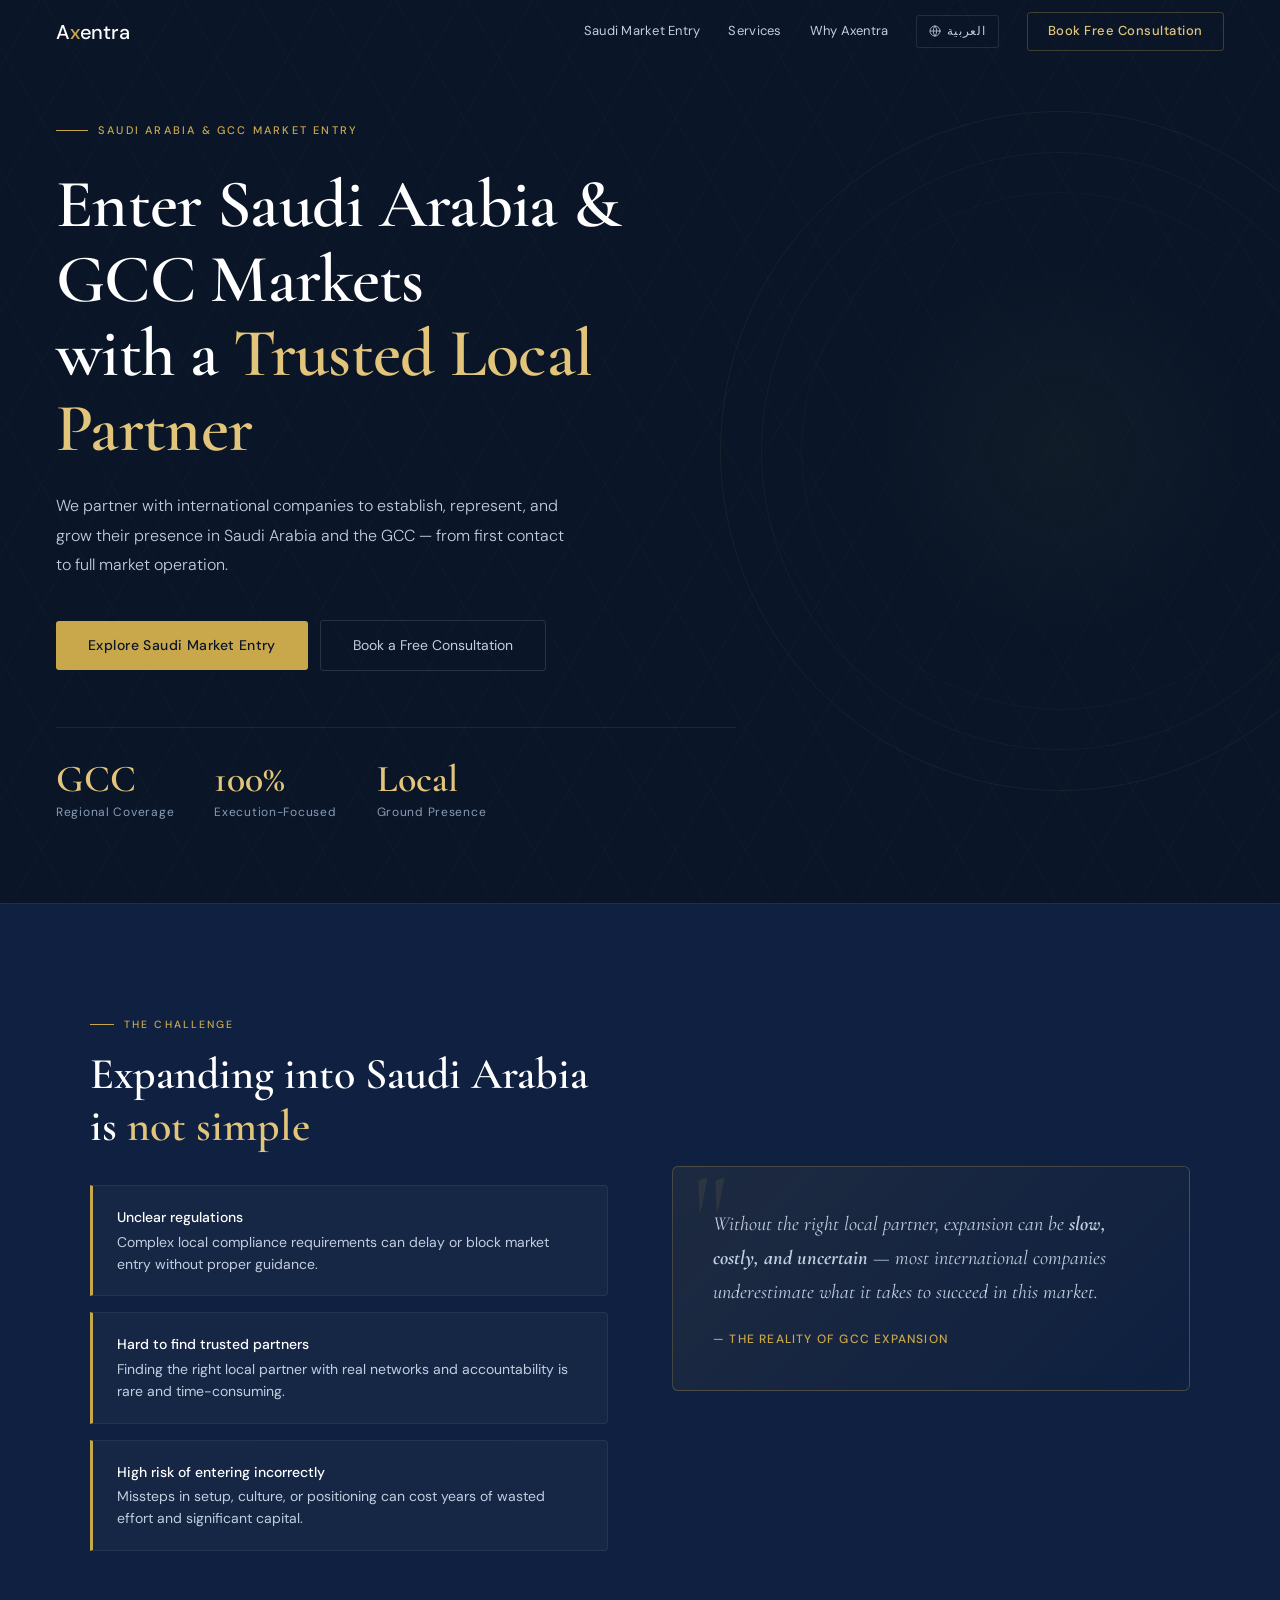
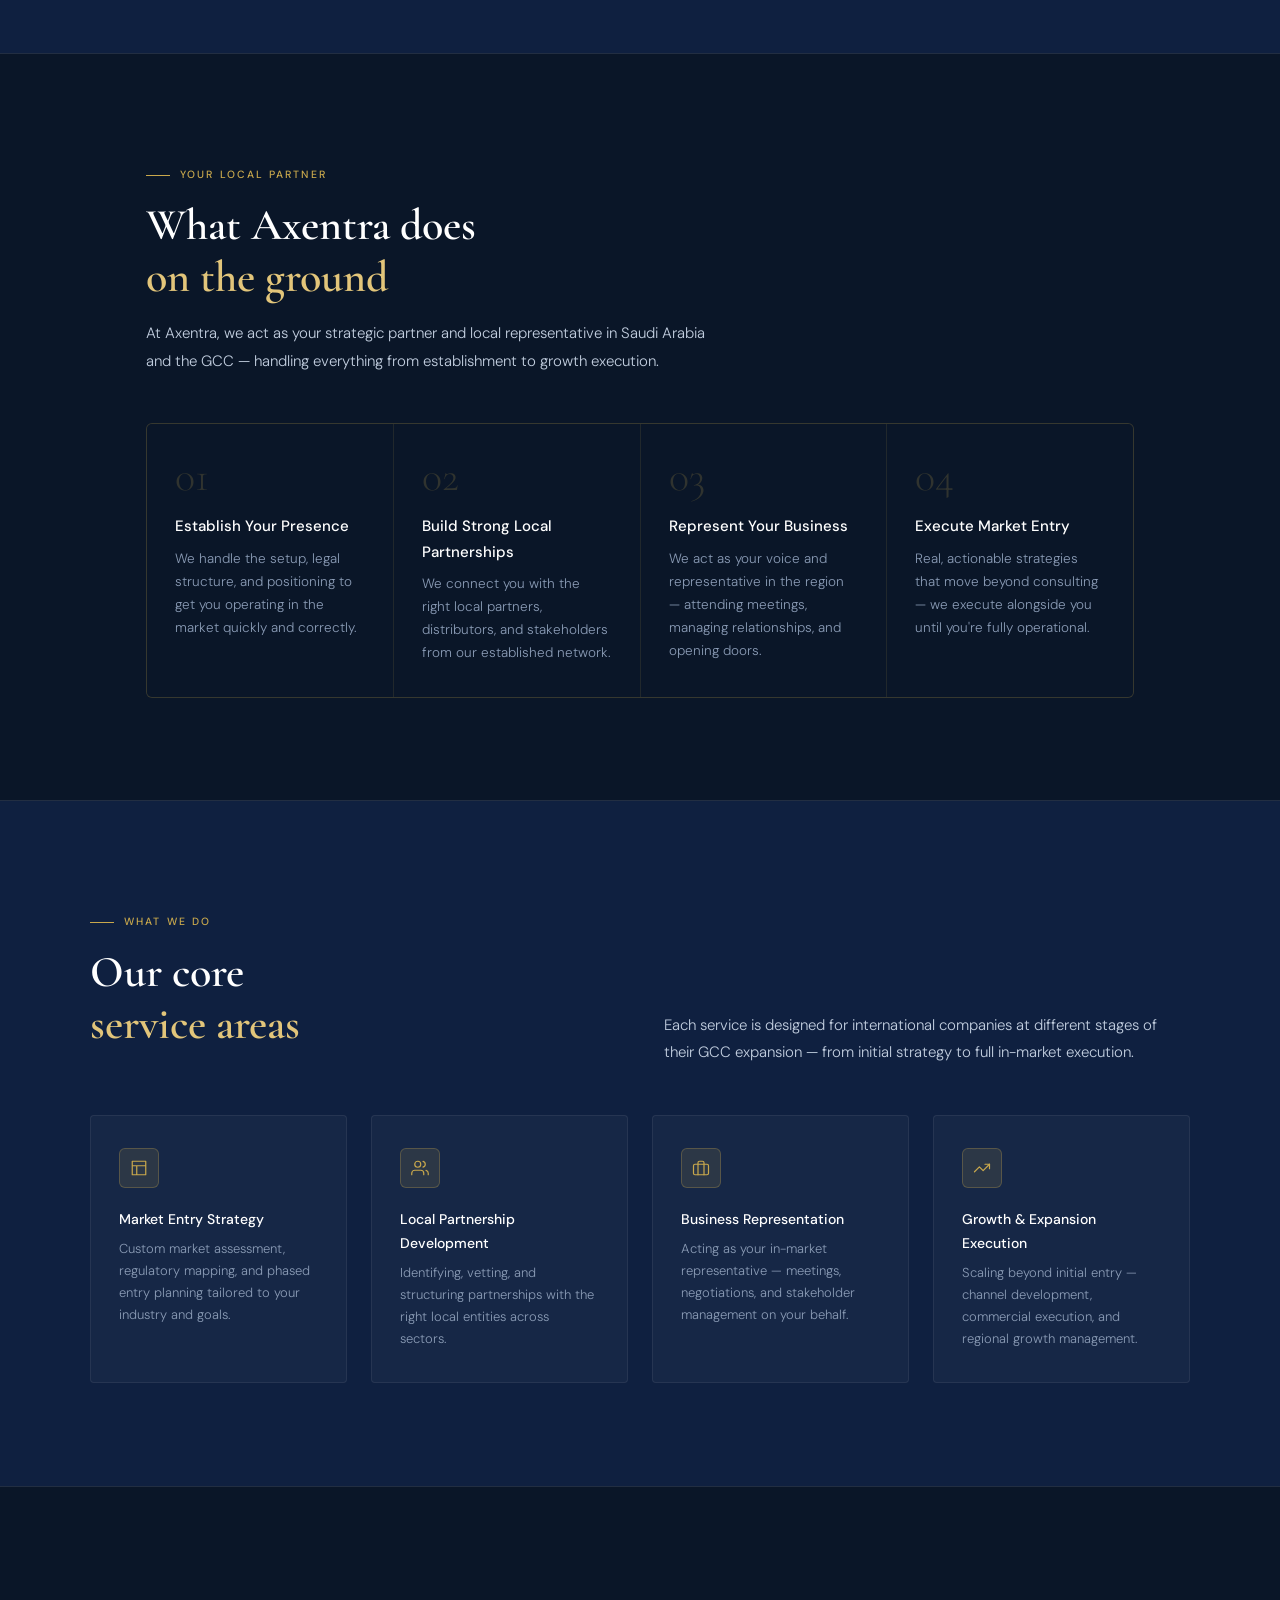
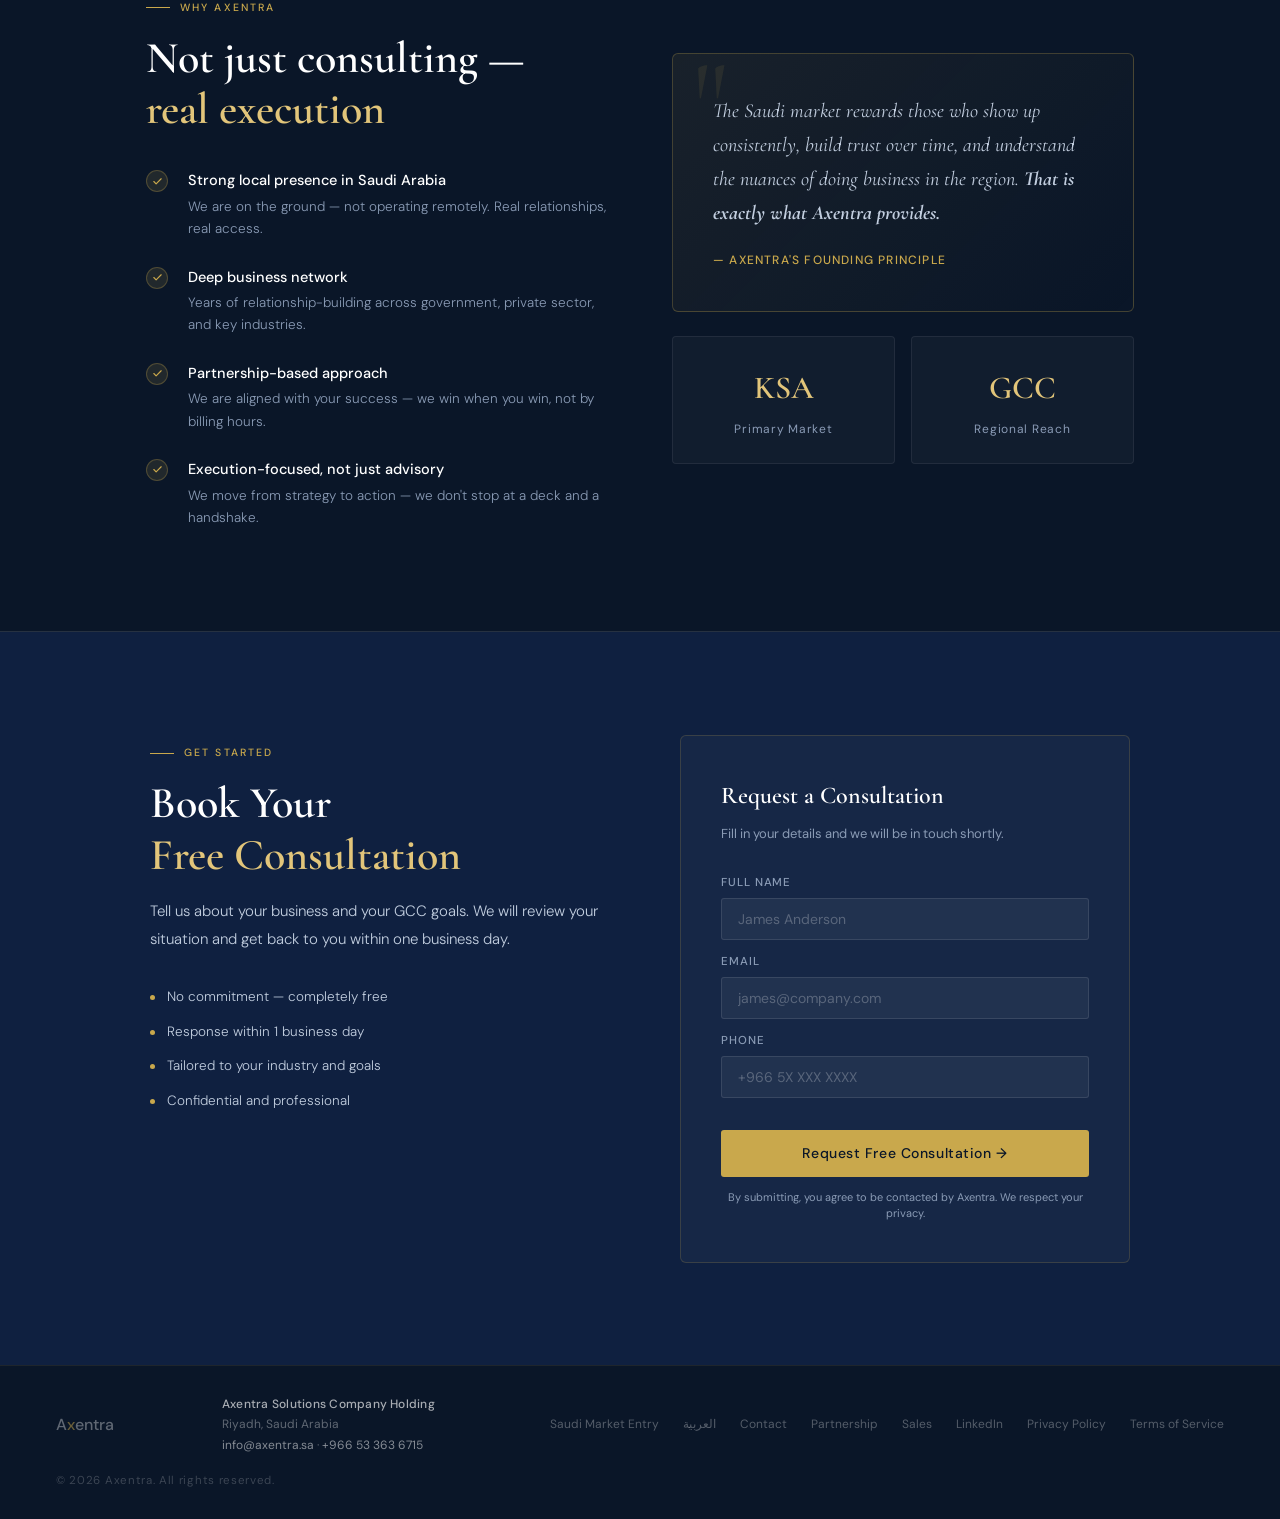
==== index.html @ 35113640 "Initial site upload" ====
<!DOCTYPE html>
<html lang="en">
<head>
  <!-- Google Tag Manager -->
  <script>(function(w,d,s,l,i){w[l]=w[l]||[];w[l].push({'gtm.start':
  new Date().getTime(),event:'gtm.js'});var f=d.getElementsByTagName(s)[0],
  j=d.createElement(s),dl=l!='dataLayer'?'&l='+l:'';j.async=true;j.src=
  'https://www.googletagmanager.com/gtm.js?id='+i+dl;f.parentNode.insertBefore(j,f);
  })(window,document,'script','dataLayer','GTM-MSKR2GPT');</script>
  <!-- End Google Tag Manager -->
  <!-- Google tag (gtag.js) -->
  <script async src="https://www.googletagmanager.com/gtag/js?id=AW-18113566600"></script>
  <script>
    window.dataLayer = window.dataLayer || [];
    function gtag(){dataLayer.push(arguments);}
    gtag('js', new Date());
    gtag('config', 'AW-18113566600');
  </script>
  <meta charset="UTF-8" />
  <meta name="viewport" content="width=device-width, initial-scale=1.0" />
  <title>Axentra — Enter Saudi Arabia & GCC Markets</title>
  <meta name="description" content="We partner with international companies to establish, represent, and grow their presence in Saudi Arabia and the GCC." />
  <meta name="theme-color" content="#0A1628" />
  <link rel="canonical" href="https://axentra.sa/" />
  <link rel="alternate" hreflang="en" href="https://axentra.sa/" />
  <link rel="alternate" hreflang="ar" href="https://axentra.sa/ar/" />
  <meta property="og:type" content="website" />
  <meta property="og:locale" content="en_US" />
  <meta property="og:locale:alternate" content="ar_SA" />
  <meta property="og:site_name" content="Axentra" />
  <meta property="og:url" content="https://axentra.sa/" />
  <meta property="og:title" content="Axentra — Enter Saudi Arabia & GCC Markets" />
  <meta property="og:description" content="We partner with international companies to establish, represent, and grow their presence in Saudi Arabia and the GCC." />
  <meta name="twitter:card" content="summary_large_image" />
  <meta name="twitter:title" content="Axentra — Enter Saudi Arabia & GCC Markets" />
  <meta name="twitter:description" content="We partner with international companies to establish, represent, and grow their presence in Saudi Arabia and the GCC." />
  <link rel="preconnect" href="https://fonts.googleapis.com" />
  <link rel="preconnect" href="https://fonts.gstatic.com" crossorigin />
  <link href="https://fonts.googleapis.com/css2?family=Cormorant+Garamond:wght@300;400;600;700&family=DM+Sans:wght@300;400;500&display=swap" rel="stylesheet" />
  <link rel="stylesheet" href="/assets/styles.css" />
</head>
<body>
  <!-- Google Tag Manager (noscript) -->
  <noscript><iframe src="https://www.googletagmanager.com/ns.html?id=GTM-MSKR2GPT"
  height="0" width="0" style="display:none;visibility:hidden"></iframe></noscript>
  <!-- End Google Tag Manager (noscript) -->

  <!-- NAV -->
  <nav id="navbar">
    <a class="logo" href="/">A<span class="x">x</span>entra</a>
    <div class="nav-links">
      <a class="nav-link" href="/saudi-market-entry">Saudi Market Entry</a>
      <a class="nav-link" href="#services">Services</a>
      <a class="nav-link" href="#why">Why Axentra</a>
      <a class="lang-switch" href="/ar/" hreflang="ar" aria-label="Switch to Arabic">
        <svg class="lang-switch-globe" viewBox="0 0 24 24"><circle cx="12" cy="12" r="10"/><path d="M2 12h20M12 2a15 15 0 0 1 0 20M12 2a15 15 0 0 0 0 20"/></svg>
        العربية
      </a>
      <a class="nav-cta" href="#form">Book Free Consultation</a>
    </div>
  </nav>

  <!-- HERO -->
  <section id="hero" class="hero">
    <div class="hero-geo"><div class="hero-geo-inner"></div></div>
    <div class="hero-inner">
      <div class="hero-kicker fade-up">
        <div class="hero-kicker-line"></div>
        <span>Saudi Arabia &amp; GCC Market Entry</span>
      </div>
      <h1 class="fade-up fade-up-delay-1">
        Enter Saudi Arabia &amp; GCC Markets<br>with a <em>Trusted Local Partner</em>
      </h1>
      <p class="hero-sub fade-up fade-up-delay-2">
        We partner with international companies to establish, represent, and grow their presence in Saudi Arabia and the GCC — from first contact to full market operation.
      </p>
      <div class="hero-cta-row fade-up fade-up-delay-3">
        <a class="btn-gold" href="/saudi-market-entry">Explore Saudi Market Entry</a>
        <a class="btn-ghost" href="#form">Book a Free Consultation</a>
      </div>
      <div class="hero-stats fade-up fade-up-delay-3">
        <div>
          <div class="stat-num">GCC</div>
          <div class="stat-label">Regional Coverage</div>
        </div>
        <div>
          <div class="stat-num">100%</div>
          <div class="stat-label">Execution-Focused</div>
        </div>
        <div>
          <div class="stat-num">Local</div>
          <div class="stat-label">Ground Presence</div>
        </div>
      </div>
    </div>
  </section>

  <!-- PROBLEM -->
  <section id="problem" class="section-problem">
    <div class="problem-grid">
      <div>
        <div class="sec-kicker fade-up">
          <div class="sec-kicker-line"></div>
          <span>The Challenge</span>
        </div>
        <h2 class="sec-title fade-up">Expanding into Saudi Arabia<br>is <em>not simple</em></h2>
        <div class="problem-items">
          <div class="problem-item fade-up">
            <p><strong>Unclear regulations</strong>Complex local compliance requirements can delay or block market entry without proper guidance.</p>
          </div>
          <div class="problem-item fade-up fade-up-delay-1">
            <p><strong>Hard to find trusted partners</strong>Finding the right local partner with real networks and accountability is rare and time-consuming.</p>
          </div>
          <div class="problem-item fade-up fade-up-delay-2">
            <p><strong>High risk of entering incorrectly</strong>Missteps in setup, culture, or positioning can cost years of wasted effort and significant capital.</p>
          </div>
        </div>
      </div>
      <div class="trust-block fade-up">
        <p>Without the right local partner, expansion can be <strong>slow, costly, and uncertain</strong> — most international companies underestimate what it takes to succeed in this market.</p>
        <div class="trust-source">— The Reality of GCC Expansion</div>
      </div>
    </div>
  </section>

  <!-- SOLUTION -->
  <section id="solution" class="section-solution">
    <div class="solution-header fade-up">
      <div class="sec-kicker">
        <div class="sec-kicker-line"></div>
        <span>Your Local Partner</span>
      </div>
      <h2 class="sec-title">What Axentra does<br><em>on the ground</em></h2>
      <p class="sec-body">At Axentra, we act as your strategic partner and local representative in Saudi Arabia and the GCC — handling everything from establishment to growth execution.</p>
    </div>
    <div class="solution-grid">
      <div class="sol-card fade-up">
        <div class="sol-num">01</div>
        <h3>Establish Your Presence</h3>
        <p>We handle the setup, legal structure, and positioning to get you operating in the market quickly and correctly.</p>
      </div>
      <div class="sol-card fade-up fade-up-delay-1">
        <div class="sol-num">02</div>
        <h3>Build Strong Local Partnerships</h3>
        <p>We connect you with the right local partners, distributors, and stakeholders from our established network.</p>
      </div>
      <div class="sol-card fade-up fade-up-delay-2">
        <div class="sol-num">03</div>
        <h3>Represent Your Business</h3>
        <p>We act as your voice and representative in the region — attending meetings, managing relationships, and opening doors.</p>
      </div>
      <div class="sol-card fade-up fade-up-delay-3">
        <div class="sol-num">04</div>
        <h3>Execute Market Entry</h3>
        <p>Real, actionable strategies that move beyond consulting — we execute alongside you until you're fully operational.</p>
      </div>
    </div>
  </section>

  <!-- SERVICES -->
  <section id="services" class="section-services">
    <div class="services-inner">
      <div class="services-header">
        <div>
          <div class="sec-kicker fade-up">
            <div class="sec-kicker-line"></div>
            <span>What We Do</span>
          </div>
          <h2 class="sec-title fade-up">Our core<br><em>service areas</em></h2>
        </div>
        <p class="sec-body fade-up">Each service is designed for international companies at different stages of their GCC expansion — from initial strategy to full in-market execution.</p>
      </div>
      <div class="svc-grid">
        <div class="svc-card fade-up">
          <div class="svc-icon">
            <svg viewBox="0 0 24 24"><path d="M3 3h18v18H3zM3 9h18M9 21V9"/></svg>
          </div>
          <h3>Market Entry Strategy</h3>
          <p>Custom market assessment, regulatory mapping, and phased entry planning tailored to your industry and goals.</p>
        </div>
        <div class="svc-card fade-up fade-up-delay-1">
          <div class="svc-icon">
            <svg viewBox="0 0 24 24"><path d="M17 21v-2a4 4 0 0 0-4-4H5a4 4 0 0 0-4 4v2"/><circle cx="9" cy="7" r="4"/><path d="M23 21v-2a4 4 0 0 0-3-3.87"/><path d="M16 3.13a4 4 0 0 1 0 7.75"/></svg>
          </div>
          <h3>Local Partnership Development</h3>
          <p>Identifying, vetting, and structuring partnerships with the right local entities across sectors.</p>
        </div>
        <div class="svc-card fade-up fade-up-delay-2">
          <div class="svc-icon">
            <svg viewBox="0 0 24 24"><rect x="2" y="7" width="20" height="14" rx="2"/><path d="M16 21V5a2 2 0 0 0-2-2h-4a2 2 0 0 0-2 2v16"/></svg>
          </div>
          <h3>Business Representation</h3>
          <p>Acting as your in-market representative — meetings, negotiations, and stakeholder management on your behalf.</p>
        </div>
        <div class="svc-card fade-up fade-up-delay-3">
          <div class="svc-icon">
            <svg viewBox="0 0 24 24"><polyline points="22 7 13.5 15.5 8.5 10.5 2 17"/><polyline points="16 7 22 7 22 13"/></svg>
          </div>
          <h3>Growth &amp; Expansion Execution</h3>
          <p>Scaling beyond initial entry — channel development, commercial execution, and regional growth management.</p>
        </div>
      </div>
    </div>
  </section>

  <!-- WHY AXENTRA -->
  <section id="why" class="section-why">
    <div class="why-grid">
      <div>
        <div class="sec-kicker fade-up">
          <div class="sec-kicker-line"></div>
          <span>Why Axentra</span>
        </div>
        <h2 class="sec-title fade-up">Not just consulting —<br><em>real execution</em></h2>
        <div class="why-list">
          <div class="why-item fade-up">
            <div class="why-check"><svg viewBox="0 0 24 24"><polyline points="20 6 9 17 4 12"/></svg></div>
            <div class="why-item-text">
              <h4>Strong local presence in Saudi Arabia</h4>
              <p>We are on the ground — not operating remotely. Real relationships, real access.</p>
            </div>
          </div>
          <div class="why-item fade-up fade-up-delay-1">
            <div class="why-check"><svg viewBox="0 0 24 24"><polyline points="20 6 9 17 4 12"/></svg></div>
            <div class="why-item-text">
              <h4>Deep business network</h4>
              <p>Years of relationship-building across government, private sector, and key industries.</p>
            </div>
          </div>
          <div class="why-item fade-up fade-up-delay-2">
            <div class="why-check"><svg viewBox="0 0 24 24"><polyline points="20 6 9 17 4 12"/></svg></div>
            <div class="why-item-text">
              <h4>Partnership-based approach</h4>
              <p>We are aligned with your success — we win when you win, not by billing hours.</p>
            </div>
          </div>
          <div class="why-item fade-up fade-up-delay-3">
            <div class="why-check"><svg viewBox="0 0 24 24"><polyline points="20 6 9 17 4 12"/></svg></div>
            <div class="why-item-text">
              <h4>Execution-focused, not just advisory</h4>
              <p>We move from strategy to action — we don't stop at a deck and a handshake.</p>
            </div>
          </div>
        </div>
      </div>
      <div>
        <div class="trust-block fade-up" style="margin-top: 4rem;">
          <p>The Saudi market rewards those who show up consistently, build trust over time, and understand the nuances of doing business in the region. <strong>That is exactly what Axentra provides.</strong></p>
          <div class="trust-source">— Axentra's Founding Principle</div>
        </div>
        <div style="display:grid; grid-template-columns:1fr 1fr; gap:1rem; margin-top:1.5rem;">
          <a href="/saudi-market-entry" class="svc-card fade-up" style="text-align:center; padding:1.5rem 1rem; text-decoration:none;">
            <div style="font-family:'Cormorant Garamond',serif; font-size:32px; font-weight:600; color:var(--gold-light); margin-bottom:4px;">KSA</div>
            <div style="font-size:12px; color:var(--text-body); letter-spacing:0.06em;">Primary Market</div>
          </a>
          <div class="svc-card fade-up fade-up-delay-1" style="text-align:center; padding:1.5rem 1rem;">
            <div style="font-family:'Cormorant Garamond',serif; font-size:32px; font-weight:600; color:var(--gold-light); margin-bottom:4px;">GCC</div>
            <div style="font-size:12px; color:var(--text-body); letter-spacing:0.06em;">Regional Reach</div>
          </div>
        </div>
      </div>
    </div>
  </section>

  <!-- FORM -->
  <section id="form" class="section-form">
    <div class="form-inner">
      <div class="form-left">
        <div class="sec-kicker fade-up">
          <div class="sec-kicker-line"></div>
          <span>Get Started</span>
        </div>
        <h2 class="sec-title fade-up">Book Your<br><em>Free Consultation</em></h2>
        <p class="sec-body fade-up">Tell us about your business and your GCC goals. We will review your situation and get back to you within one business day.</p>
        <div class="form-features fade-up">
          <div class="form-feature"><div class="form-feature-dot"></div>No commitment — completely free</div>
          <div class="form-feature"><div class="form-feature-dot"></div>Response within 1 business day</div>
          <div class="form-feature"><div class="form-feature-dot"></div>Tailored to your industry and goals</div>
          <div class="form-feature"><div class="form-feature-dot"></div>Confidential and professional</div>
        </div>
      </div>

      <div class="form-card fade-up">
        <h3>Request a Consultation</h3>
        <p class="form-sub">Fill in your details and we will be in touch shortly.</p>

        <form id="consultation-form" name="home-consultation" method="POST" data-netlify="true" netlify-honeypot="bot-field" action="/thank-you/">
          <input type="hidden" name="form-name" value="home-consultation" />
          <input type="hidden" name="subject" value="New Consultation Request — Axentra (Home)" />
          <p class="hp-field" aria-hidden="true">
            <label>Don't fill this out: <input name="bot-field" tabindex="-1" autocomplete="off" /></label>
          </p>
          <div class="form-row">
            <div class="form-group">
              <label for="name">Full Name</label>
              <input type="text" id="name" name="name" placeholder="James Anderson" required />
            </div>
            <div class="form-group">
              <label for="email">Email</label>
              <input type="email" id="email" name="email" placeholder="james@company.com" required />
            </div>
            <div class="form-group">
              <label for="phone">Phone</label>
              <input type="tel" id="phone" name="phone" placeholder="+966 5X XXX XXXX" required />
            </div>
            <div class="form-group">
              <div data-netlify-recaptcha="true"></div>
            </div>
          </div>
          <button type="submit" class="btn-submit">Request Free Consultation →</button>
          <p class="form-disclaimer">By submitting, you agree to be contacted by Axentra. We respect your privacy.</p>
        </form>
      </div>
    </div>
  </section>

  <!-- FOOTER -->
  <footer>
    <div class="footer-logo">A<span class="x">x</span>entra</div>
    <div class="footer-company">
      <p class="footer-company-name">Axentra Solutions Company Holding</p>
      <p>Riyadh, Saudi Arabia</p>
      <p><a href="mailto:info@axentra.sa">info@axentra.sa</a> · <a href="tel:+966533636715" dir="ltr">+966 53 363 6715</a></p>
    </div>
    <div class="footer-links">
      <a href="/saudi-market-entry">Saudi Market Entry</a>
      <a href="/ar/">العربية</a>
      <a href="mailto:info@axentra.sa">Contact</a>
      <a href="mailto:Partnership@axentra.sa">Partnership</a>
      <a href="mailto:Sales@axentra.sa">Sales</a>
      <a href="https://linkedin.com/company/axentra-sa" target="_blank" rel="noopener">LinkedIn</a>
      <a href="/privacy-policy">Privacy Policy</a>
      <a href="/terms">Terms of Service</a>
    </div>
    <p>&copy; 2026 Axentra. All rights reserved.</p>
  </footer>

  <script>
    const nav = document.getElementById('navbar');
    window.addEventListener('scroll', () => {
      nav.classList.toggle('scrolled', window.scrollY > 60);
    }, { passive: true });

    const observer = new IntersectionObserver((entries) => {
      entries.forEach(e => {
        if (e.isIntersecting) { e.target.classList.add('visible'); observer.unobserve(e.target); }
      });
    }, { threshold: 0.1 });
    document.querySelectorAll('.fade-up').forEach(el => observer.observe(el));
  </script>
<!-- Start of HubSpot Embed Code -->
  <script type="text/javascript" id="hs-script-loader" async defer src="//js-eu1.hs-scripts.com/148391729.js"></script>
<!-- End of HubSpot Embed Code -->
</body>
</html>
---- assets/styles.css ----
/* ── Axentra Shared Theme ──────────────────────────────────────────
   Design tokens and reusable component styles used across all pages
   so the site feels like one cohesive product.
   ─────────────────────────────────────────────────────────────────── */

*, *::before, *::after { box-sizing: border-box; margin: 0; padding: 0; }
html { scroll-behavior: smooth; }

:root {
  --navy:       #0A1628;
  --navy-mid:   #0F2040;
  --navy-light: #162848;
  --gold:       #C9A84C;
  --gold-light: #E2C57A;
  --gold-dim:   rgba(201,168,76,0.12);
  --gold-bdr:   rgba(201,168,76,0.28);
  --teal:       #2BAAAF;
  --white:      #FFFFFF;
  --off-white:  #F4F6F9;
  --text-body:  #8A9BB5;
  --text-mid:   #C2CEDF;
}

body {
  font-family: 'DM Sans', sans-serif;
  background: var(--navy);
  color: var(--white);
  font-size: 16px;
  line-height: 1.7;
  -webkit-font-smoothing: antialiased;
  overflow-x: hidden;
}

/* Geometric pattern overlay */
body::before {
  content: '';
  position: fixed; inset: 0; z-index: 0;
  pointer-events: none;
  background-image:
    repeating-linear-gradient(
      60deg,
      transparent,
      transparent 60px,
      rgba(201,168,76,0.025) 60px,
      rgba(201,168,76,0.025) 61px
    ),
    repeating-linear-gradient(
      -60deg,
      transparent,
      transparent 60px,
      rgba(201,168,76,0.025) 60px,
      rgba(201,168,76,0.025) 61px
    );
}

/* ── NAV ───────────────────────────────────────────────────────── */
nav {
  position: fixed; top: 0; left: 0; right: 0; z-index: 100;
  height: 64px;
  display: flex; align-items: center; justify-content: space-between;
  padding: 0 clamp(1.5rem, 5vw, 3.5rem);
  background: transparent;
  border-bottom: 1px solid transparent;
  transition: background 0.4s, border-color 0.4s;
}
nav.scrolled {
  background: rgba(10,22,40,0.96);
  border-bottom-color: rgba(201,168,76,0.15);
  backdrop-filter: blur(12px);
}
.logo {
  font-family: 'DM Sans', sans-serif;
  font-size: 20px; font-weight: 500;
  color: var(--white); text-decoration: none;
  letter-spacing: -0.01em;
}
.logo .x { color: var(--gold); }

.nav-links {
  display: flex; align-items: center; gap: 1.75rem;
}
.nav-link {
  font-size: 13px; font-weight: 400;
  color: var(--text-mid); text-decoration: none;
  letter-spacing: 0.02em;
  transition: color 0.2s;
}
.nav-link:hover { color: var(--gold-light); }
.nav-link.active { color: var(--gold-light); }

.nav-cta {
  background: transparent;
  border: 1px solid var(--gold-bdr);
  color: var(--gold-light);
  padding: 0.45rem 1.25rem;
  font-family: 'DM Sans', sans-serif; font-size: 13px; font-weight: 500;
  border-radius: 3px; text-decoration: none; letter-spacing: 0.04em;
  transition: background 0.2s, border-color 0.2s, color 0.2s;
}
.nav-cta:hover { background: var(--gold-dim); border-color: var(--gold); color: var(--gold); }

.lang-switch {
  font-size: 12px; font-weight: 500; letter-spacing: 0.08em;
  text-transform: uppercase;
  color: var(--text-mid); text-decoration: none;
  padding: 0.35rem 0.7rem;
  border: 1px solid rgba(255,255,255,0.1);
  border-radius: 3px;
  display: inline-flex; align-items: center; gap: 6px;
  transition: color 0.2s, border-color 0.2s, background 0.2s;
}
.lang-switch:hover { color: var(--gold-light); border-color: var(--gold-bdr); background: var(--gold-dim); }
.lang-switch-globe {
  width: 12px; height: 12px; stroke: currentColor; fill: none;
  stroke-width: 1.6; stroke-linecap: round; stroke-linejoin: round;
}

/* ── HERO ──────────────────────────────────────────────────────── */
.hero {
  position: relative; min-height: 100vh;
  display: flex; align-items: center;
  padding: 7rem clamp(1.5rem, 5vw, 3.5rem) 5rem;
  overflow: hidden;
}

.hero-geo {
  position: absolute;
  right: -120px; top: 50%; transform: translateY(-50%);
  width: 680px; height: 680px;
  border-radius: 50%;
  border: 1px solid rgba(201,168,76,0.08);
  pointer-events: none;
}
.hero-geo::before {
  content: '';
  position: absolute; inset: 40px;
  border-radius: 50%;
  border: 1px solid rgba(201,168,76,0.06);
}
.hero-geo::after {
  content: '';
  position: absolute; inset: 80px;
  border-radius: 50%;
  border: 1px solid rgba(201,168,76,0.04);
}
.hero-geo-inner {
  position: absolute; inset: 120px;
  border-radius: 50%;
  background: radial-gradient(circle at center, rgba(201,168,76,0.04) 0%, transparent 70%);
}

.hero-inner { max-width: 680px; position: relative; z-index: 1; }

.hero-kicker {
  display: inline-flex; align-items: center; gap: 10px;
  margin-bottom: 1.75rem;
}
.hero-kicker-line { width: 32px; height: 1px; background: var(--gold); }
.hero-kicker span {
  font-size: 11px; font-weight: 500; letter-spacing: 0.2em;
  text-transform: uppercase; color: var(--gold);
}

.hero h1 {
  font-family: 'Cormorant Garamond', serif;
  font-size: clamp(38px, 5.5vw, 68px);
  font-weight: 600; line-height: 1.1;
  color: var(--white); margin-bottom: 1.5rem;
  letter-spacing: -0.01em;
}
.hero h1 em {
  font-style: normal; color: var(--gold-light);
}

.hero-sub {
  font-size: 16px; font-weight: 300; color: var(--text-mid);
  max-width: 520px; line-height: 1.85; margin-bottom: 2.5rem;
}

.hero-cta-row { display: flex; gap: 12px; flex-wrap: wrap; align-items: center; }

.btn-gold {
  background: var(--gold);
  color: var(--navy);
  border: none; padding: 0.8rem 2rem;
  font-family: 'DM Sans', sans-serif; font-size: 14px; font-weight: 500;
  letter-spacing: 0.03em; border-radius: 3px;
  text-decoration: none; display: inline-block;
  transition: background 0.2s, transform 0.15s;
  cursor: pointer;
}
.btn-gold:hover { background: var(--gold-light); transform: translateY(-1px); }

.btn-ghost {
  background: transparent; color: var(--text-mid);
  border: 1px solid rgba(255,255,255,0.12);
  padding: 0.8rem 2rem; border-radius: 3px;
  font-family: 'DM Sans', sans-serif; font-size: 14px; font-weight: 400;
  text-decoration: none; display: inline-block;
  transition: border-color 0.2s, color 0.2s;
  cursor: pointer;
}
.btn-ghost:hover { border-color: var(--gold-bdr); color: var(--gold-light); }

.hero-stats {
  display: flex; gap: 2.5rem; flex-wrap: wrap;
  margin-top: 3.5rem;
  padding-top: 2rem;
  border-top: 1px solid rgba(255,255,255,0.07);
}
.stat-num {
  font-family: 'Cormorant Garamond', serif;
  font-size: 38px; font-weight: 600; color: var(--gold-light);
  line-height: 1;
}
.stat-label {
  font-size: 12px; font-weight: 400; color: var(--text-body);
  letter-spacing: 0.06em; margin-top: 4px;
}

/* ── SHARED SECTIONS ───────────────────────────────────────────── */
section { position: relative; z-index: 1; }
.sec-kicker {
  display: inline-flex; align-items: center; gap: 10px; margin-bottom: 1rem;
}
.sec-kicker-line { width: 24px; height: 1px; background: var(--gold); }
.sec-kicker span {
  font-size: 10.5px; font-weight: 500; letter-spacing: 0.2em;
  text-transform: uppercase; color: var(--gold);
}
.sec-title {
  font-family: 'Cormorant Garamond', serif;
  font-size: clamp(28px, 4vw, 44px); font-weight: 600;
  line-height: 1.18; color: var(--white); margin-bottom: 1rem;
}
.sec-title em { font-style: normal; color: var(--gold-light); }
.sec-body { font-size: 15px; font-weight: 300; color: var(--text-mid); line-height: 1.85; }

/* ── PROBLEM ───────────────────────────────────────────────────── */
.section-problem {
  background: var(--navy-mid);
  padding: clamp(4rem, 8vw, 7rem) clamp(1.5rem, 5vw, 3.5rem);
  border-top: 1px solid rgba(201,168,76,0.1);
  border-bottom: 1px solid rgba(201,168,76,0.1);
}
.problem-grid {
  display: grid; grid-template-columns: 1fr 1fr; gap: 4rem; align-items: center;
  max-width: 1100px; margin: 0 auto;
}
.problem-items { margin-top: 2rem; display: flex; flex-direction: column; gap: 1rem; }
.problem-item {
  display: flex; align-items: flex-start; gap: 1rem;
  padding: 1.25rem 1.5rem;
  background: rgba(255,255,255,0.03);
  border: 1px solid rgba(255,255,255,0.06);
  border-left: 3px solid var(--gold);
  border-radius: 0 4px 4px 0;
}
.problem-item p { font-size: 14px; color: var(--text-mid); line-height: 1.6; }
.problem-item strong { display: block; color: var(--white); font-size: 14px; font-weight: 500; margin-bottom: 2px; }

.problem-right {
  background: rgba(201,168,76,0.05);
  border: 1px solid var(--gold-bdr);
  border-radius: 4px;
  padding: 2rem 2.5rem;
}
.problem-right p {
  font-family: 'Cormorant Garamond', serif;
  font-size: clamp(20px, 2.5vw, 26px); font-weight: 400;
  color: var(--text-mid); line-height: 1.65;
  font-style: italic;
}
.problem-right p strong { color: var(--gold-light); font-style: normal; font-weight: 600; }

/* ── SOLUTION ──────────────────────────────────────────────────── */
.section-solution {
  padding: clamp(4rem, 8vw, 7rem) clamp(1.5rem, 5vw, 3.5rem);
  max-width: 1100px; margin: 0 auto;
}
.solution-header { max-width: 580px; margin-bottom: 3rem; }
.solution-grid {
  display: grid; grid-template-columns: repeat(auto-fit, minmax(240px, 1fr)); gap: 1px;
  background: rgba(201,168,76,0.12);
  border: 1px solid rgba(201,168,76,0.12);
  border-radius: 6px; overflow: hidden;
}
.sol-card {
  background: var(--navy);
  padding: 2rem 1.75rem;
  transition: background 0.2s;
}
.sol-card:hover { background: var(--navy-light); }
.sol-num {
  font-family: 'Cormorant Garamond', serif;
  font-size: 42px; font-weight: 300; color: rgba(201,168,76,0.2);
  line-height: 1; margin-bottom: 1rem;
}
.sol-card h3 { font-size: 15px; font-weight: 500; color: var(--white); margin-bottom: 0.5rem; }
.sol-card p { font-size: 13.5px; font-weight: 300; color: var(--text-body); line-height: 1.7; }

/* ── SERVICES ──────────────────────────────────────────────────── */
.section-services {
  background: var(--navy-mid);
  padding: clamp(4rem, 8vw, 7rem) clamp(1.5rem, 5vw, 3.5rem);
  border-top: 1px solid rgba(201,168,76,0.1);
  border-bottom: 1px solid rgba(201,168,76,0.1);
}
.services-inner { max-width: 1100px; margin: 0 auto; }
.services-header {
  display: grid; grid-template-columns: 1fr 1fr; gap: 3rem;
  align-items: end; margin-bottom: 3rem;
}
.svc-grid {
  display: grid; grid-template-columns: repeat(auto-fit, minmax(220px, 1fr)); gap: 1.5rem;
}
.svc-card {
  padding: 2rem 1.75rem;
  background: rgba(255,255,255,0.03);
  border: 1px solid rgba(255,255,255,0.07);
  border-radius: 4px;
  position: relative; overflow: hidden;
  transition: border-color 0.25s, background 0.25s;
}
.svc-card::before {
  content: '';
  position: absolute; top: 0; left: 0; right: 0; height: 2px;
  background: linear-gradient(90deg, var(--gold), transparent);
  opacity: 0; transition: opacity 0.25s;
}
.svc-card:hover { border-color: rgba(201,168,76,0.25); background: rgba(201,168,76,0.04); }
.svc-card:hover::before { opacity: 1; }
.svc-icon {
  width: 40px; height: 40px;
  background: var(--gold-dim); border: 1px solid var(--gold-bdr);
  border-radius: 6px;
  display: flex; align-items: center; justify-content: center;
  margin-bottom: 1.25rem;
}
.svc-icon svg { width: 18px; height: 18px; stroke: var(--gold); fill: none; stroke-width: 1.6; stroke-linecap: round; stroke-linejoin: round; }
.svc-card h3 { font-size: 14px; font-weight: 500; color: var(--white); margin-bottom: 0.4rem; }
.svc-card p { font-size: 13px; font-weight: 300; color: var(--text-body); line-height: 1.7; }

/* ── WHY ───────────────────────────────────────────────────────── */
.section-why {
  padding: clamp(4rem, 8vw, 7rem) clamp(1.5rem, 5vw, 3.5rem);
  max-width: 1100px; margin: 0 auto;
}
.why-grid { display: grid; grid-template-columns: 1fr 1fr; gap: 4rem; align-items: start; }
.why-list { display: flex; flex-direction: column; gap: 1.5rem; margin-top: 2rem; }
.why-item { display: flex; gap: 1.25rem; align-items: flex-start; }
.why-check {
  width: 22px; height: 22px; flex-shrink: 0;
  background: var(--gold-dim); border: 1px solid var(--gold-bdr);
  border-radius: 50%;
  display: flex; align-items: center; justify-content: center;
  margin-top: 2px;
}
.why-check svg { width: 11px; height: 11px; stroke: var(--gold); fill: none; stroke-width: 2.5; stroke-linecap: round; stroke-linejoin: round; }
.why-item-text h4 { font-size: 14.5px; font-weight: 500; color: var(--white); margin-bottom: 3px; }
.why-item-text p { font-size: 13.5px; font-weight: 300; color: var(--text-body); line-height: 1.65; }

.trust-block {
  background: linear-gradient(135deg, rgba(201,168,76,0.08) 0%, rgba(10,22,40,0) 100%);
  border: 1px solid var(--gold-bdr);
  border-radius: 6px; padding: 2.5rem;
  position: relative; overflow: hidden;
}
.trust-block::before {
  content: '"';
  position: absolute; top: -10px; left: 20px;
  font-family: 'Cormorant Garamond', serif;
  font-size: 120px; color: rgba(201,168,76,0.1);
  line-height: 1; pointer-events: none;
}
.trust-block p {
  font-family: 'Cormorant Garamond', serif;
  font-size: 20px; font-weight: 400; font-style: italic;
  color: var(--text-mid); line-height: 1.7;
  position: relative; z-index: 1;
}
.trust-block .trust-source {
  margin-top: 1.25rem; font-family: 'DM Sans', sans-serif;
  font-size: 12px; font-weight: 500; letter-spacing: 0.1em;
  text-transform: uppercase; color: var(--gold);
  font-style: normal;
}

/* ── FORM ──────────────────────────────────────────────────────── */
.section-form {
  background: var(--navy-mid);
  border-top: 1px solid rgba(201,168,76,0.12);
  padding: clamp(4rem, 8vw, 7rem) clamp(1.5rem, 5vw, 3.5rem);
}
.form-inner {
  max-width: 980px; margin: 0 auto;
  display: grid; grid-template-columns: 1fr 1fr; gap: 5rem; align-items: start;
}
.form-left .sec-body { margin-top: 0.75rem; }

.form-features { margin-top: 2rem; display: flex; flex-direction: column; gap: 0.75rem; }
.form-feature {
  display: flex; align-items: center; gap: 0.75rem;
  font-size: 13.5px; color: var(--text-mid); font-weight: 300;
}
.form-feature-dot { width: 5px; height: 5px; border-radius: 50%; background: var(--gold); flex-shrink: 0; }

.form-card {
  background: rgba(255,255,255,0.03);
  border: 1px solid rgba(201,168,76,0.2);
  border-radius: 6px; padding: 2.5rem;
}
.form-card h3 {
  font-family: 'Cormorant Garamond', serif;
  font-size: 24px; font-weight: 600; color: var(--white);
  margin-bottom: 0.4rem;
}
.form-card .form-sub { font-size: 13px; color: var(--text-body); margin-bottom: 1.75rem; }

.form-row { display: flex; flex-direction: column; gap: 12px; }
.form-group { display: flex; flex-direction: column; gap: 5px; }
.form-group label { font-size: 11.5px; font-weight: 500; letter-spacing: 0.08em; text-transform: uppercase; color: var(--text-body); }

.form-group input,
.form-group select,
.form-group textarea {
  background: rgba(255,255,255,0.05);
  border: 1px solid rgba(255,255,255,0.1);
  border-radius: 3px;
  padding: 0.7rem 1rem;
  font-family: 'DM Sans', sans-serif; font-size: 14px; font-weight: 400;
  color: var(--white);
  outline: none;
  transition: border-color 0.2s, background 0.2s;
  width: 100%;
}
.form-group textarea { resize: vertical; min-height: 90px; font-family: 'DM Sans', sans-serif; }
.form-group input::placeholder,
.form-group textarea::placeholder { color: rgba(255,255,255,0.25); }
.form-group input:focus,
.form-group select:focus,
.form-group textarea:focus {
  border-color: var(--gold-bdr);
  background: rgba(201,168,76,0.05);
}
.form-group select { cursor: pointer; }
.form-group select option { background: var(--navy-mid); color: var(--white); }

.form-grid-2 { display: grid; grid-template-columns: 1fr 1fr; gap: 12px; }

.btn-submit {
  width: 100%; margin-top: 1.25rem;
  background: var(--gold); color: var(--navy);
  border: none; padding: 0.9rem;
  font-family: 'DM Sans', sans-serif; font-size: 14px; font-weight: 500;
  letter-spacing: 0.04em; border-radius: 3px; cursor: pointer;
  transition: background 0.2s, transform 0.15s;
}
.btn-submit:hover { background: var(--gold-light); transform: translateY(-1px); }

.form-disclaimer {
  margin-top: 0.75rem; font-size: 11px; color: var(--text-body);
  text-align: center; line-height: 1.5;
}

.hp-field { position: absolute; left: -10000px; top: auto; width: 1px; height: 1px; overflow: hidden; }

.form-error {
  display: none; margin-top: 0.75rem; font-size: 13px; color: #ff9a9a;
  text-align: center; line-height: 1.5;
}
.form-error a { color: var(--gold-light); text-decoration: underline; }

.form-success {
  display: none; text-align: center; padding: 2rem 0;
}
.form-success .success-icon {
  width: 52px; height: 52px;
  background: var(--gold-dim); border: 1px solid var(--gold-bdr);
  border-radius: 50%; display: flex; align-items: center; justify-content: center;
  margin: 0 auto 1.25rem;
}
.form-success .success-icon svg { width: 22px; height: 22px; stroke: var(--gold); fill: none; stroke-width: 2; stroke-linecap: round; stroke-linejoin: round; }
.form-success h4 { font-family: 'Cormorant Garamond', serif; font-size: 24px; color: var(--white); margin-bottom: 0.5rem; }
.form-success p { font-size: 14px; color: var(--text-body); }

/* ── FOOTER ────────────────────────────────────────────────────── */
footer {
  background: var(--navy);
  border-top: 1px solid rgba(201,168,76,0.1);
  padding: 1.75rem clamp(1.5rem, 5vw, 3.5rem);
  display: flex; justify-content: space-between; align-items: center; gap: 1rem 2rem;
  flex-wrap: wrap;
  position: relative; z-index: 1;
}
.footer-logo { font-size: 16px; font-weight: 500; color: rgba(255,255,255,0.35); }
.footer-logo .x { color: rgba(201,168,76,0.5); }
footer p { font-size: 11.5px; color: rgba(255,255,255,0.2); letter-spacing: 0.06em; }
.footer-company { font-size: 12px; color: rgba(255,255,255,0.45); line-height: 1.7; min-width: 220px; }
.footer-company .footer-company-name { color: rgba(255,255,255,0.65); font-weight: 500; letter-spacing: 0.02em; margin: 0; }
.footer-company p { font-size: 12px; color: rgba(255,255,255,0.35); letter-spacing: 0; margin: 0; }
.footer-company a { color: rgba(255,255,255,0.5); text-decoration: none; transition: color 0.18s; }
.footer-company a:hover { color: var(--gold); }
.footer-links { display: flex; gap: 1.25rem 1.5rem; flex-wrap: wrap; }
.footer-links a { font-size: 12px; color: rgba(255,255,255,0.3); text-decoration: none; transition: color 0.18s; }
.footer-links a:hover { color: var(--gold); }

/* ── RESPONSIVE ────────────────────────────────────────────────── */
@media (max-width: 768px) {
  .problem-grid, .why-grid, .form-inner, .services-header { grid-template-columns: 1fr; gap: 2rem; }
  .form-grid-2 { grid-template-columns: 1fr; }
  .hero-geo { display: none; }
  .hero-stats { gap: 1.5rem; }
  .nav-links { display: none; }
}

/* ── ANIMATIONS ────────────────────────────────────────────────── */
.fade-up {
  opacity: 0; transform: translateY(24px);
  transition: opacity 0.7s ease, transform 0.7s ease;
}
.fade-up.visible { opacity: 1; transform: translateY(0); }
.fade-up-delay-1 { transition-delay: 0.1s; }
.fade-up-delay-2 { transition-delay: 0.2s; }
.fade-up-delay-3 { transition-delay: 0.3s; }

/* ── LEGAL / PRIVACY PAGE ──────────────────────────────────────── */
.section-legal {
  padding: 9rem clamp(1.5rem, 5vw, 3.5rem) clamp(4rem, 8vw, 7rem);
  max-width: 860px; margin: 0 auto;
}
.legal-header { margin-bottom: 3rem; }
.legal-header .sec-title { font-size: clamp(32px, 4.5vw, 52px); margin-bottom: 0.75rem; }
.legal-header .legal-meta {
  font-size: 12px; letter-spacing: 0.08em; text-transform: uppercase;
  color: var(--text-body); margin-top: 1rem;
}
.legal-body h2 {
  font-family: 'Cormorant Garamond', serif;
  font-size: 26px; font-weight: 600; color: var(--gold-light);
  margin-top: 2.75rem; margin-bottom: 0.75rem; letter-spacing: -0.005em;
}
.legal-body h3 {
  font-family: 'DM Sans', sans-serif;
  font-size: 15px; font-weight: 500; color: var(--white);
  margin-top: 1.5rem; margin-bottom: 0.5rem;
  letter-spacing: 0.02em;
}
.legal-body p {
  font-size: 15px; font-weight: 300; color: var(--text-mid);
  line-height: 1.85; margin-bottom: 1rem;
}
.legal-body ul {
  margin: 0 0 1.25rem 1.25rem;
  padding: 0;
}
.legal-body li {
  font-size: 14.5px; font-weight: 300; color: var(--text-mid);
  line-height: 1.8; margin-bottom: 0.5rem;
}
.legal-body a { color: var(--gold-light); text-decoration: none; border-bottom: 1px solid var(--gold-bdr); }
.legal-body a:hover { color: var(--gold); border-bottom-color: var(--gold); }
.legal-body strong { color: var(--white); font-weight: 500; }

/* ── RTL (Arabic) ──────────────────────────────────────────────── */
html[dir="rtl"] body { font-family: 'Noto Naskh Arabic', 'Amiri', 'DM Sans', serif; }
html[dir="rtl"] .logo,
html[dir="rtl"] .footer-logo { font-family: 'DM Sans', sans-serif; }
html[dir="rtl"] .hero h1,
html[dir="rtl"] .sec-title,
html[dir="rtl"] .trust-block p,
html[dir="rtl"] .form-card h3,
html[dir="rtl"] .form-success h4,
html[dir="rtl"] .legal-body h2 {
  font-family: 'Amiri', 'Noto Naskh Arabic', 'Cormorant Garamond', serif;
  letter-spacing: 0;
}
html[dir="rtl"] .sec-kicker span,
html[dir="rtl"] .hero-kicker span,
html[dir="rtl"] .form-feature,
html[dir="rtl"] .stat-label,
html[dir="rtl"] .form-group label,
html[dir="rtl"] .form-disclaimer,
html[dir="rtl"] .trust-source {
  letter-spacing: 0;
}
html[dir="rtl"] .hero-geo { right: auto; left: -120px; }
html[dir="rtl"] .problem-item {
  border-left: 1px solid rgba(255,255,255,0.06);
  border-right: 3px solid var(--gold);
  border-radius: 4px 0 0 4px;
}
html[dir="rtl"] .svc-card::before {
  background: linear-gradient(-90deg, var(--gold), transparent);
}
html[dir="rtl"] .trust-block::before { left: auto; right: 20px; }
html[dir="rtl"] .hero-cta-row .btn-gold,
html[dir="rtl"] .hero-cta-row .btn-ghost { direction: rtl; }
html[dir="rtl"] .legal-body ul { margin: 0 1.25rem 1.25rem 0; }
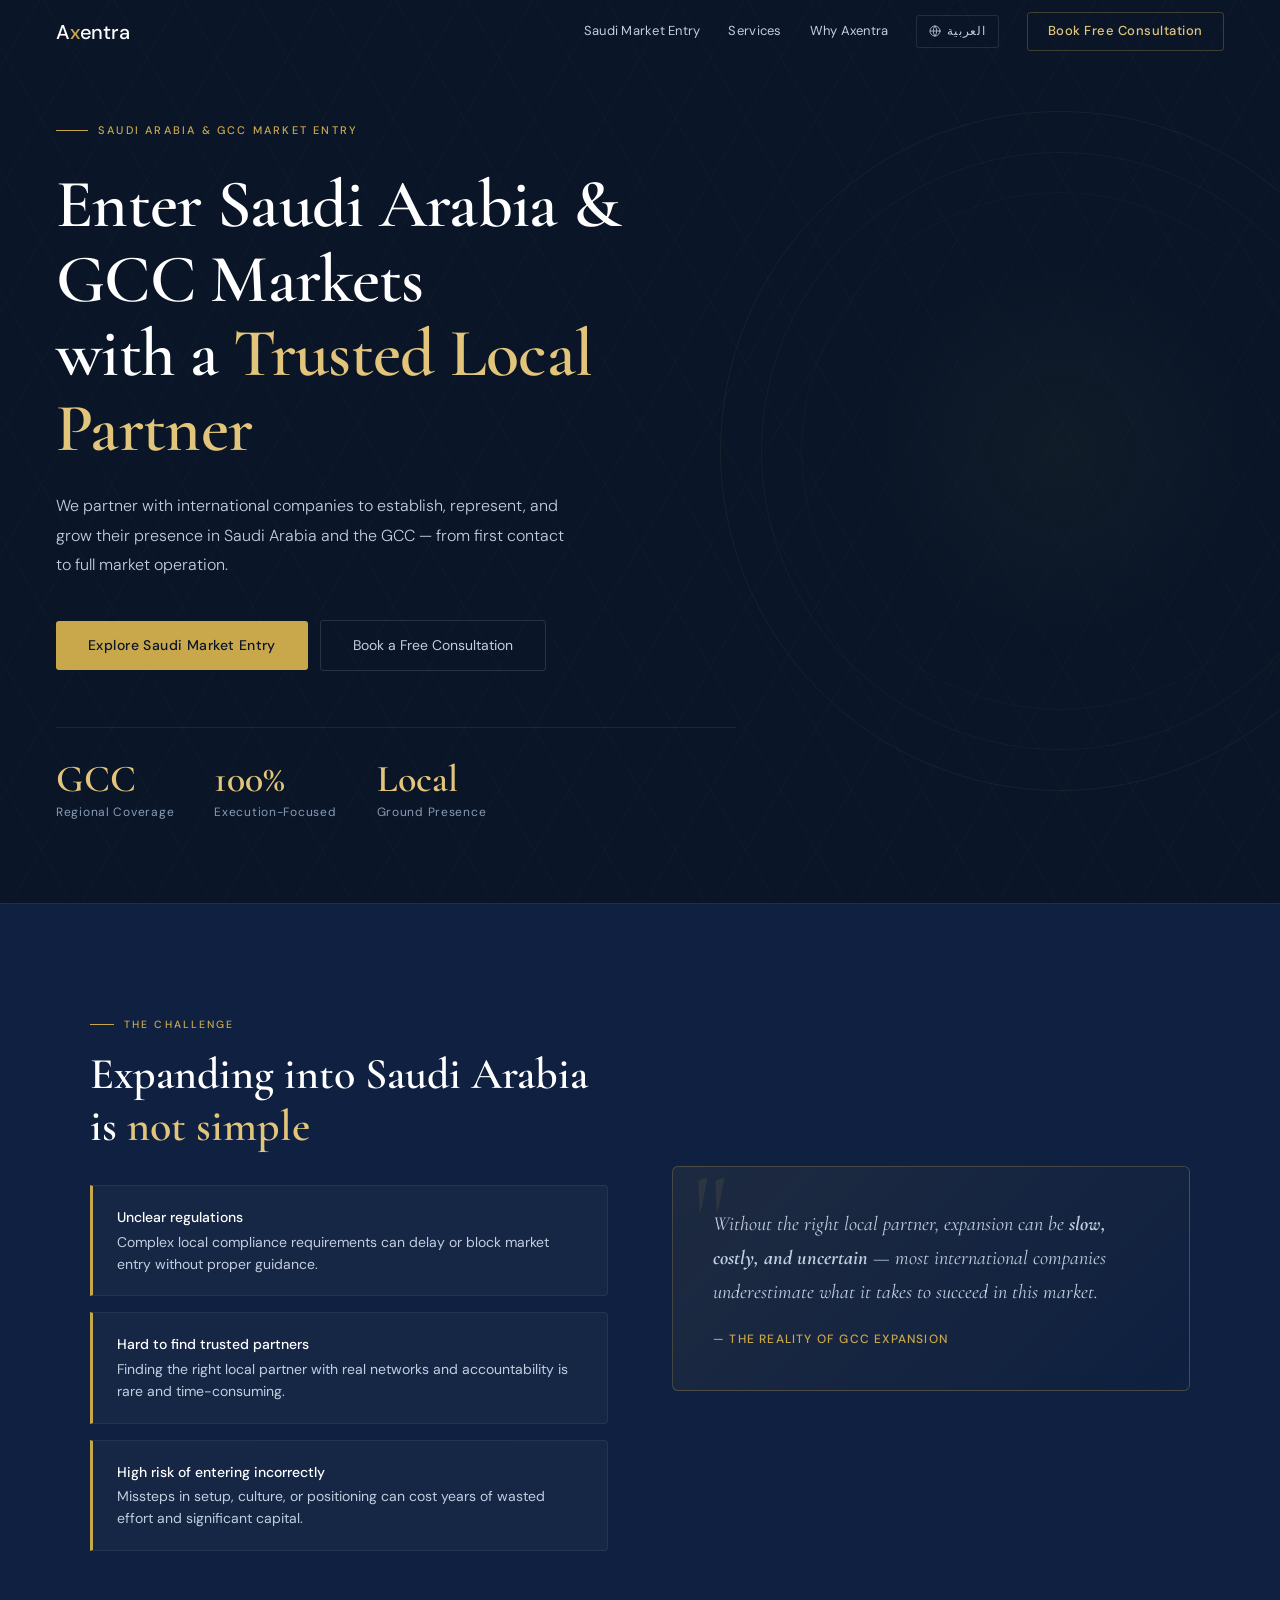
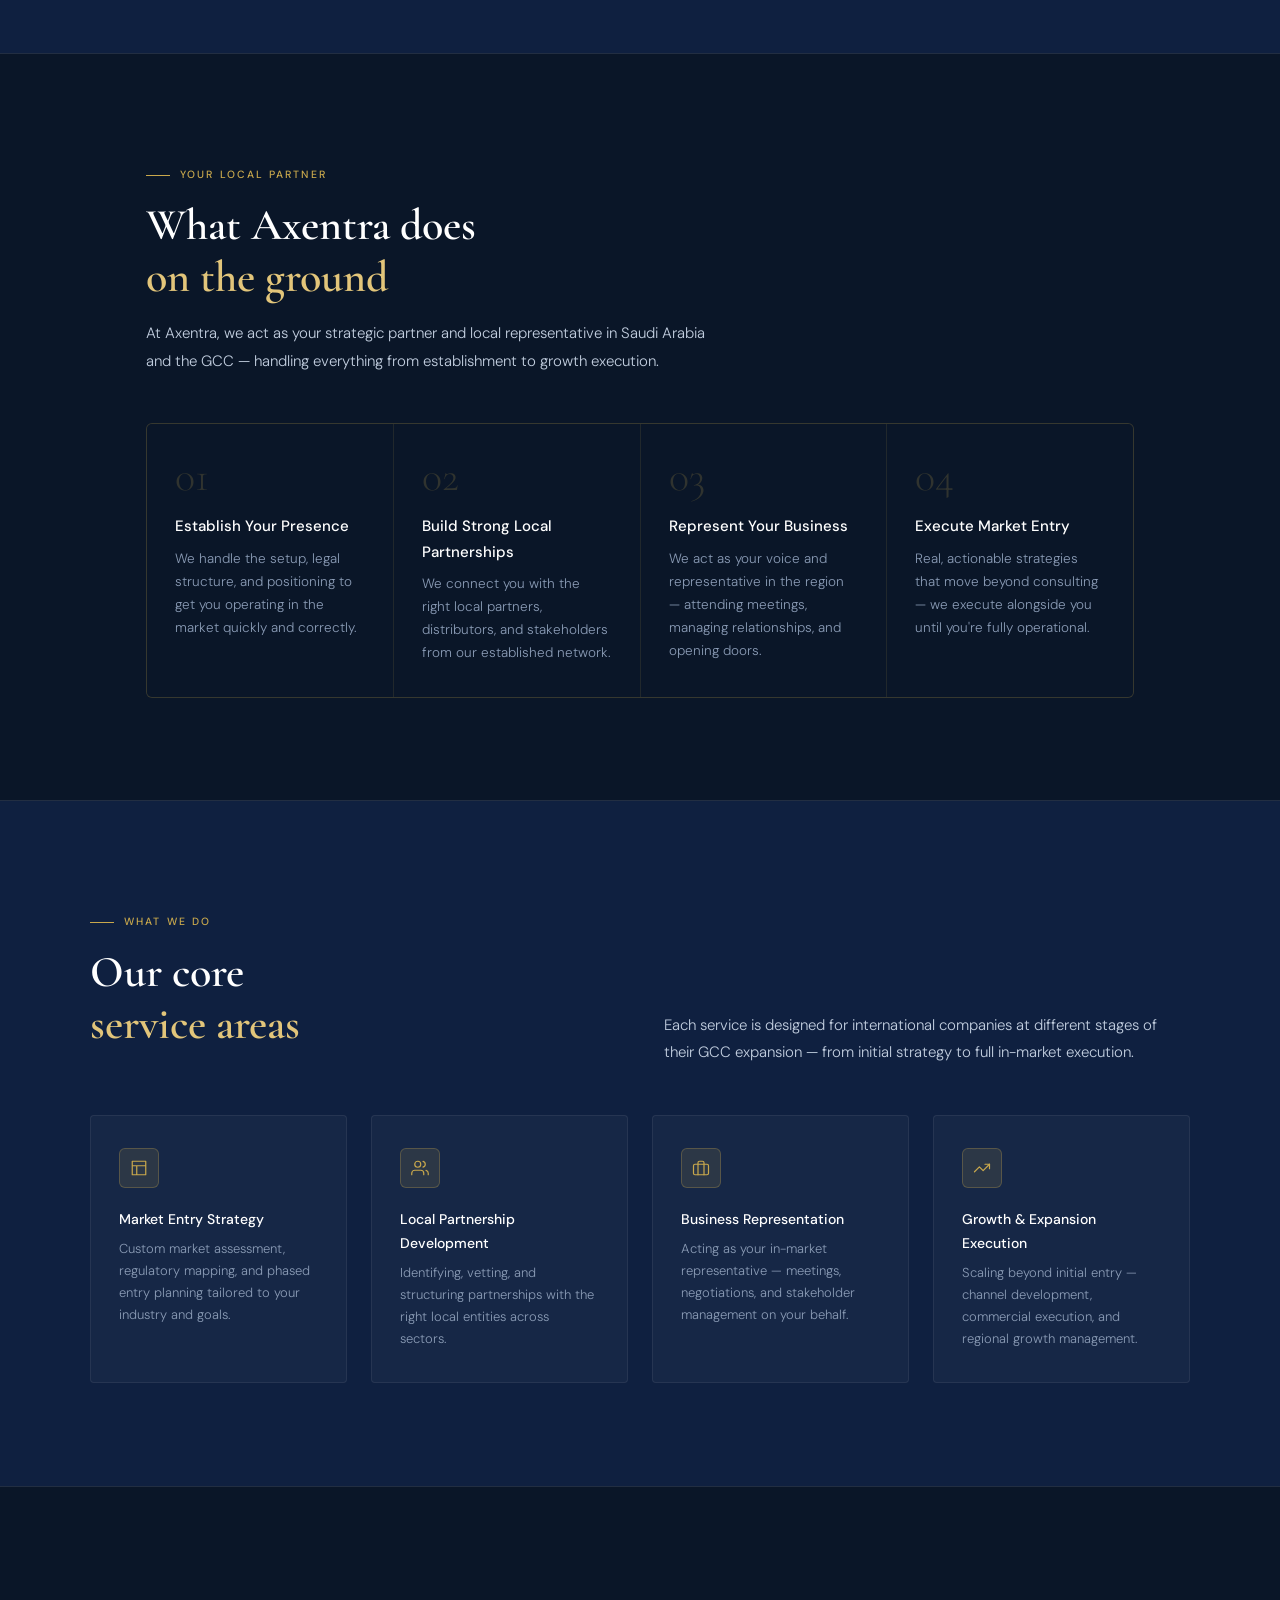
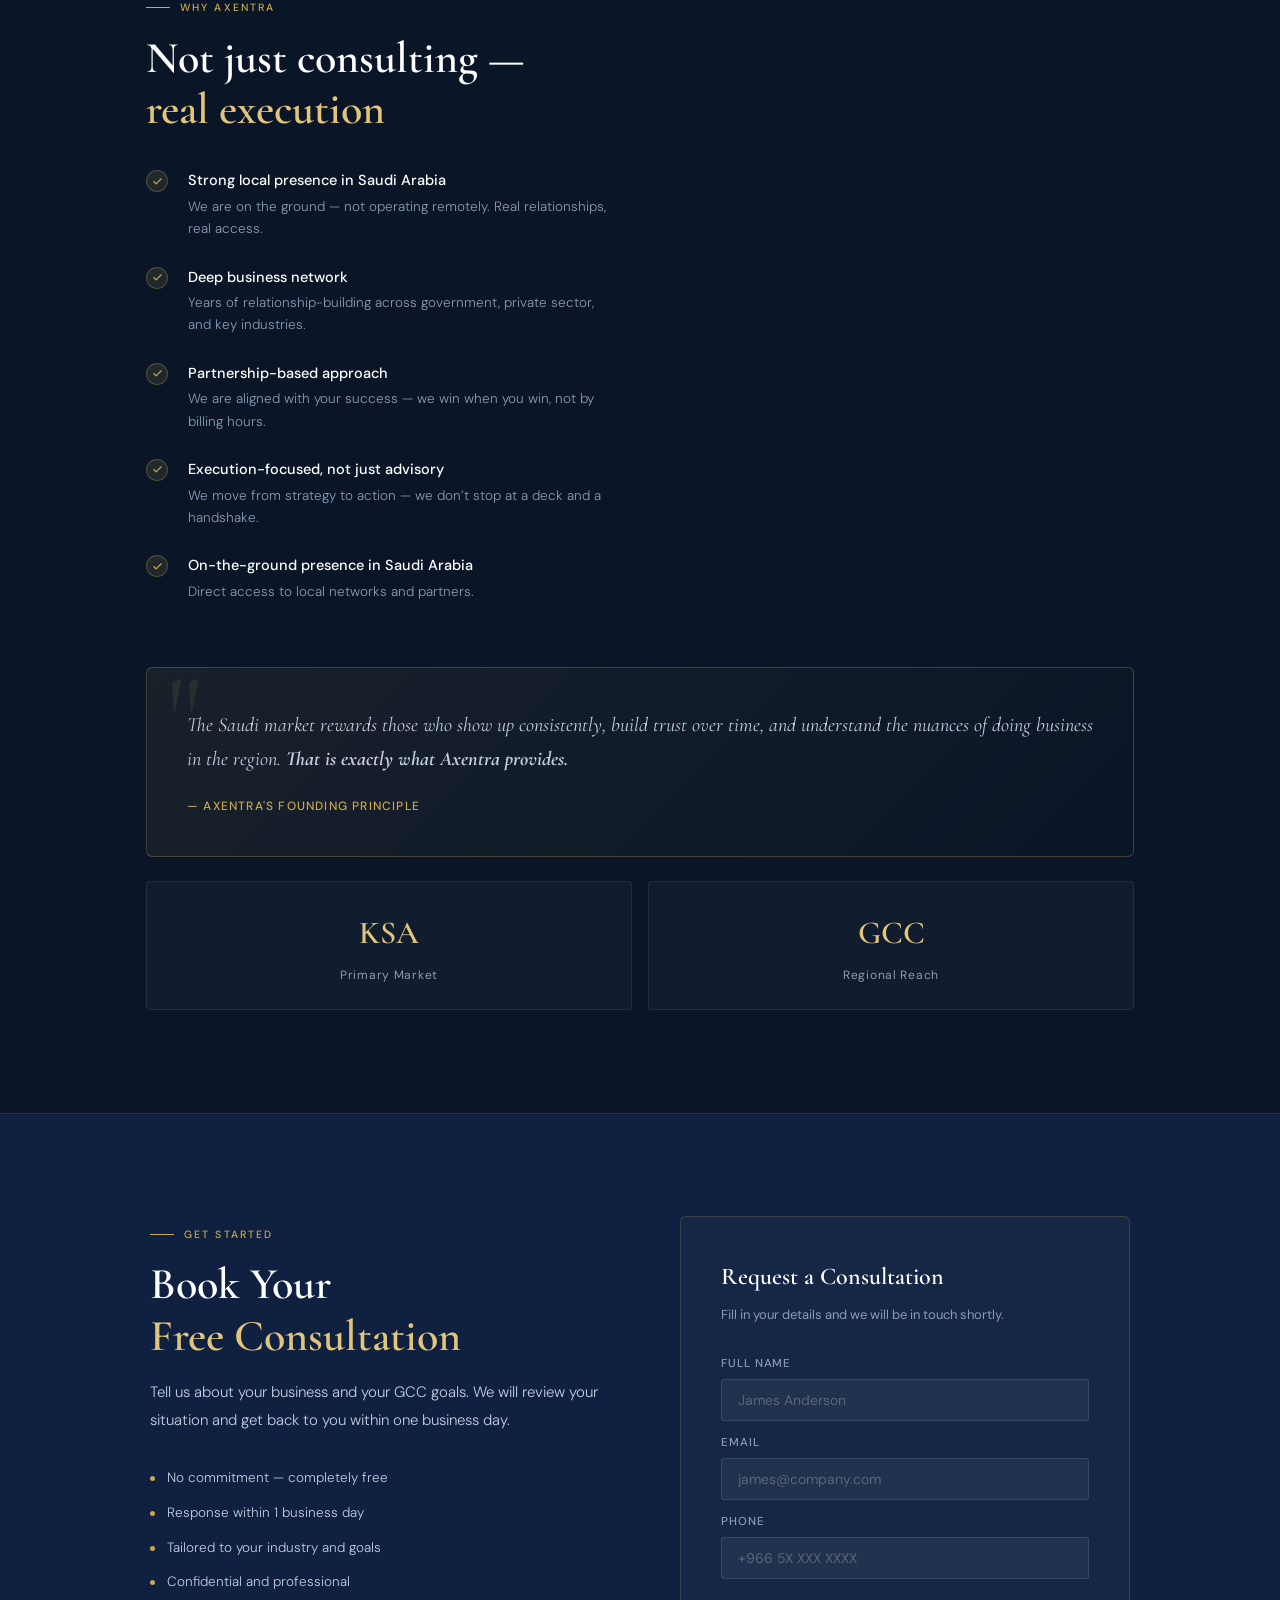
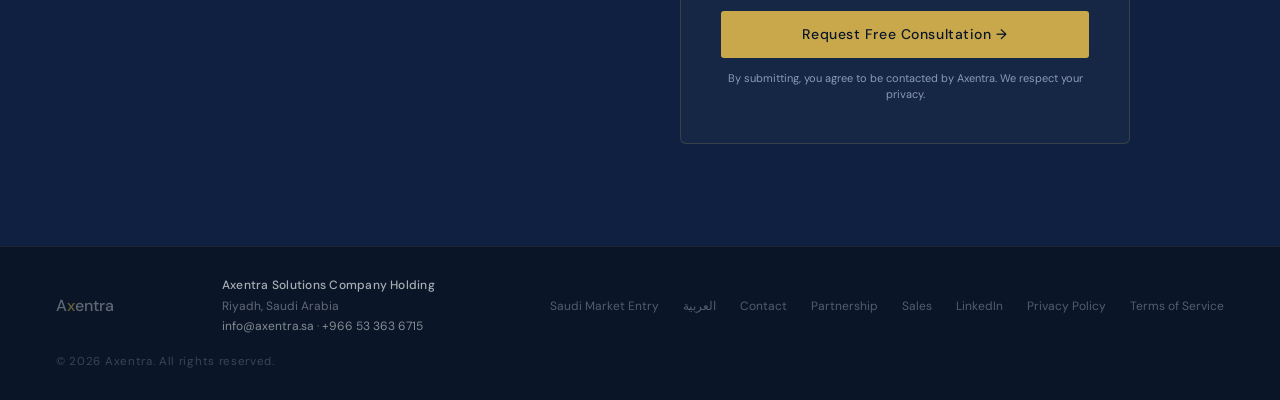
==== commit 5bcb6d03: "Update index.html" ====
--- a/index.html
+++ b/index.html
@@ -235,10 +235,27 @@
             </div>
           </div>
           <div class="why-item fade-up fade-up-delay-3">
-            <div class="why-check"><svg viewBox="0 0 24 24"><polyline points="20 6 9 17 4 12"/></svg></div>
+            <div class="why-check">
+              <svg viewBox="0 0 24 24">
+                <polyline points="20 6 9 17 4 12"/>
+              </svg>
+            </div>
             <div class="why-item-text">
               <h4>Execution-focused, not just advisory</h4>
-              <p>We move from strategy to action — we don't stop at a deck and a handshake.</p>
+              <p>We move from strategy to action — we don’t stop at a deck and a handshake.</p>
+            </div>
+           </div>
+          <div class="why-item fade-up fade-up-delay-4">
+            <div class="why-check">
+              <svg viewBox="0 0 24 24">
+                <polyline points="20 6 9 17 4 12"/>
+              </svg>
+            </div>
+          <div class="why-item-text">
+            <h4>On-the-ground presence in Saudi Arabia</h4>
+            <p>Direct access to local networks and partners.</p>
+          </div>
+        </div>
             </div>
           </div>
         </div>
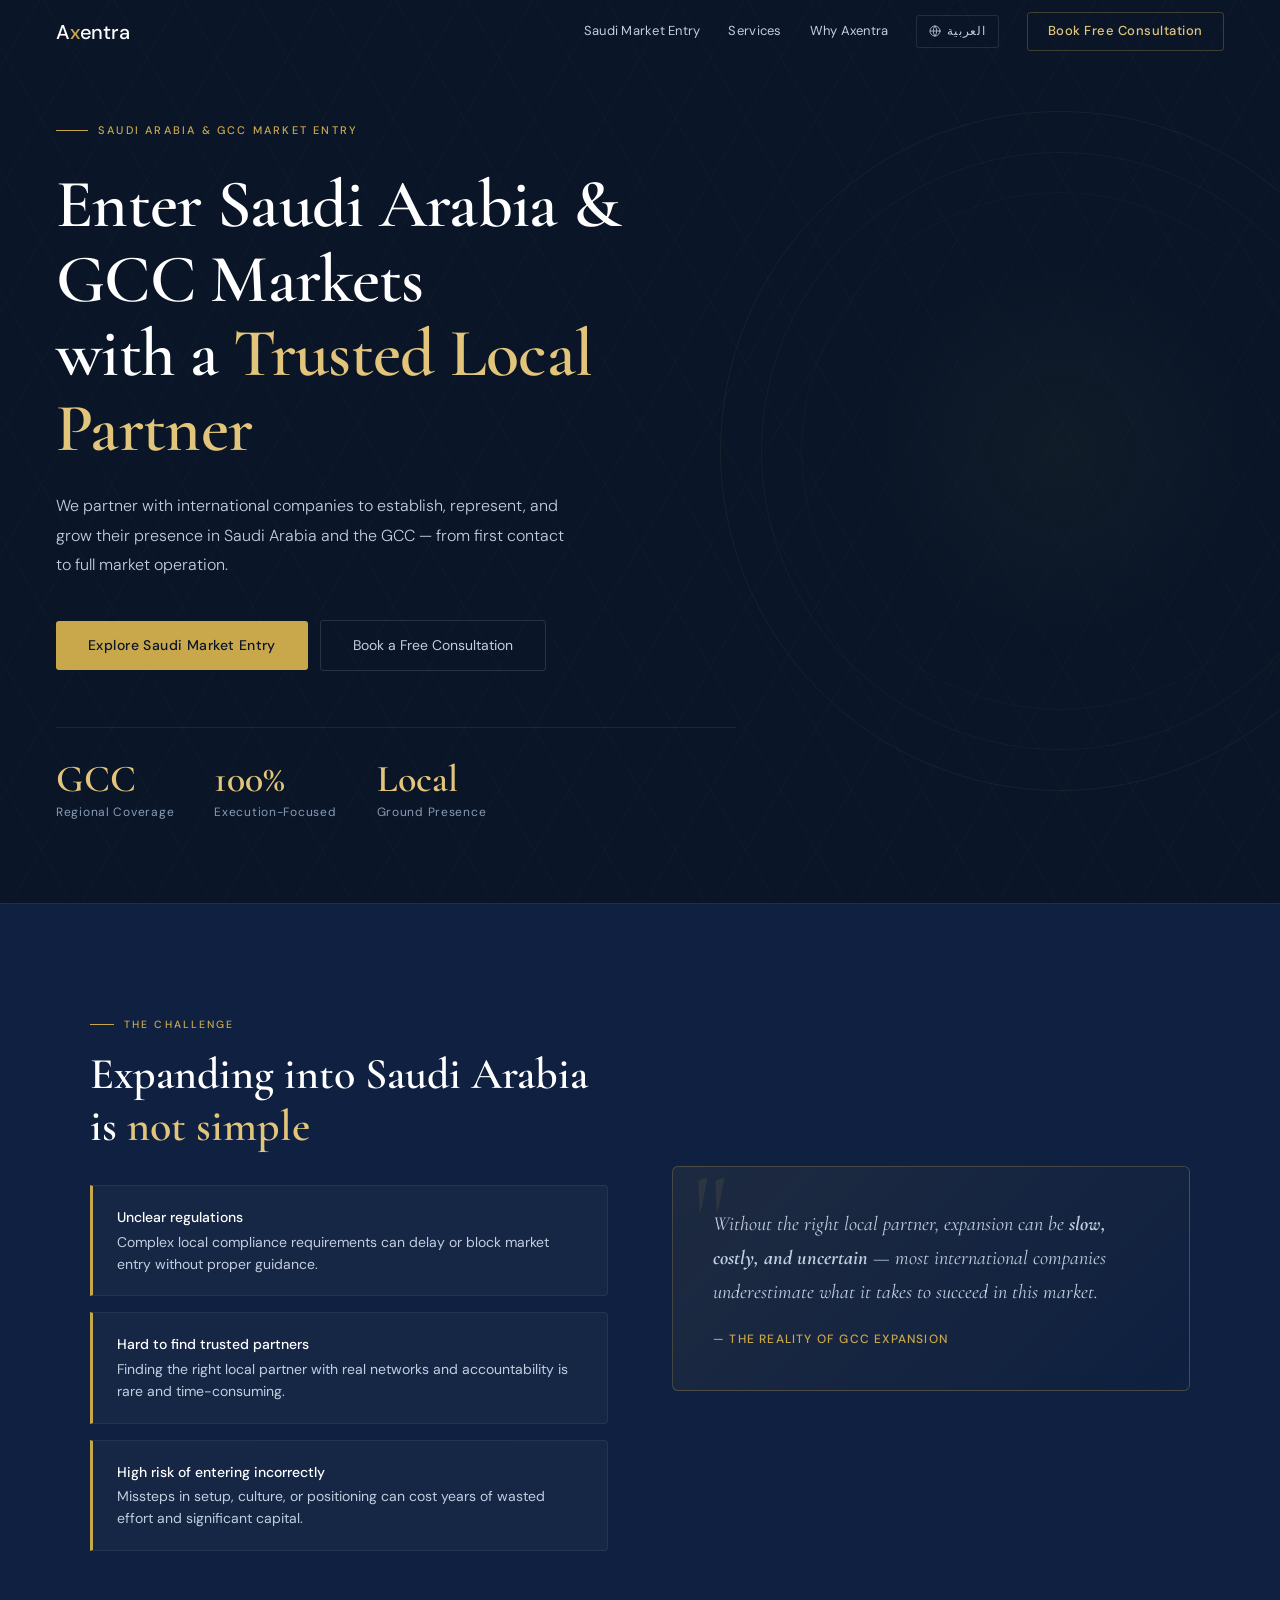
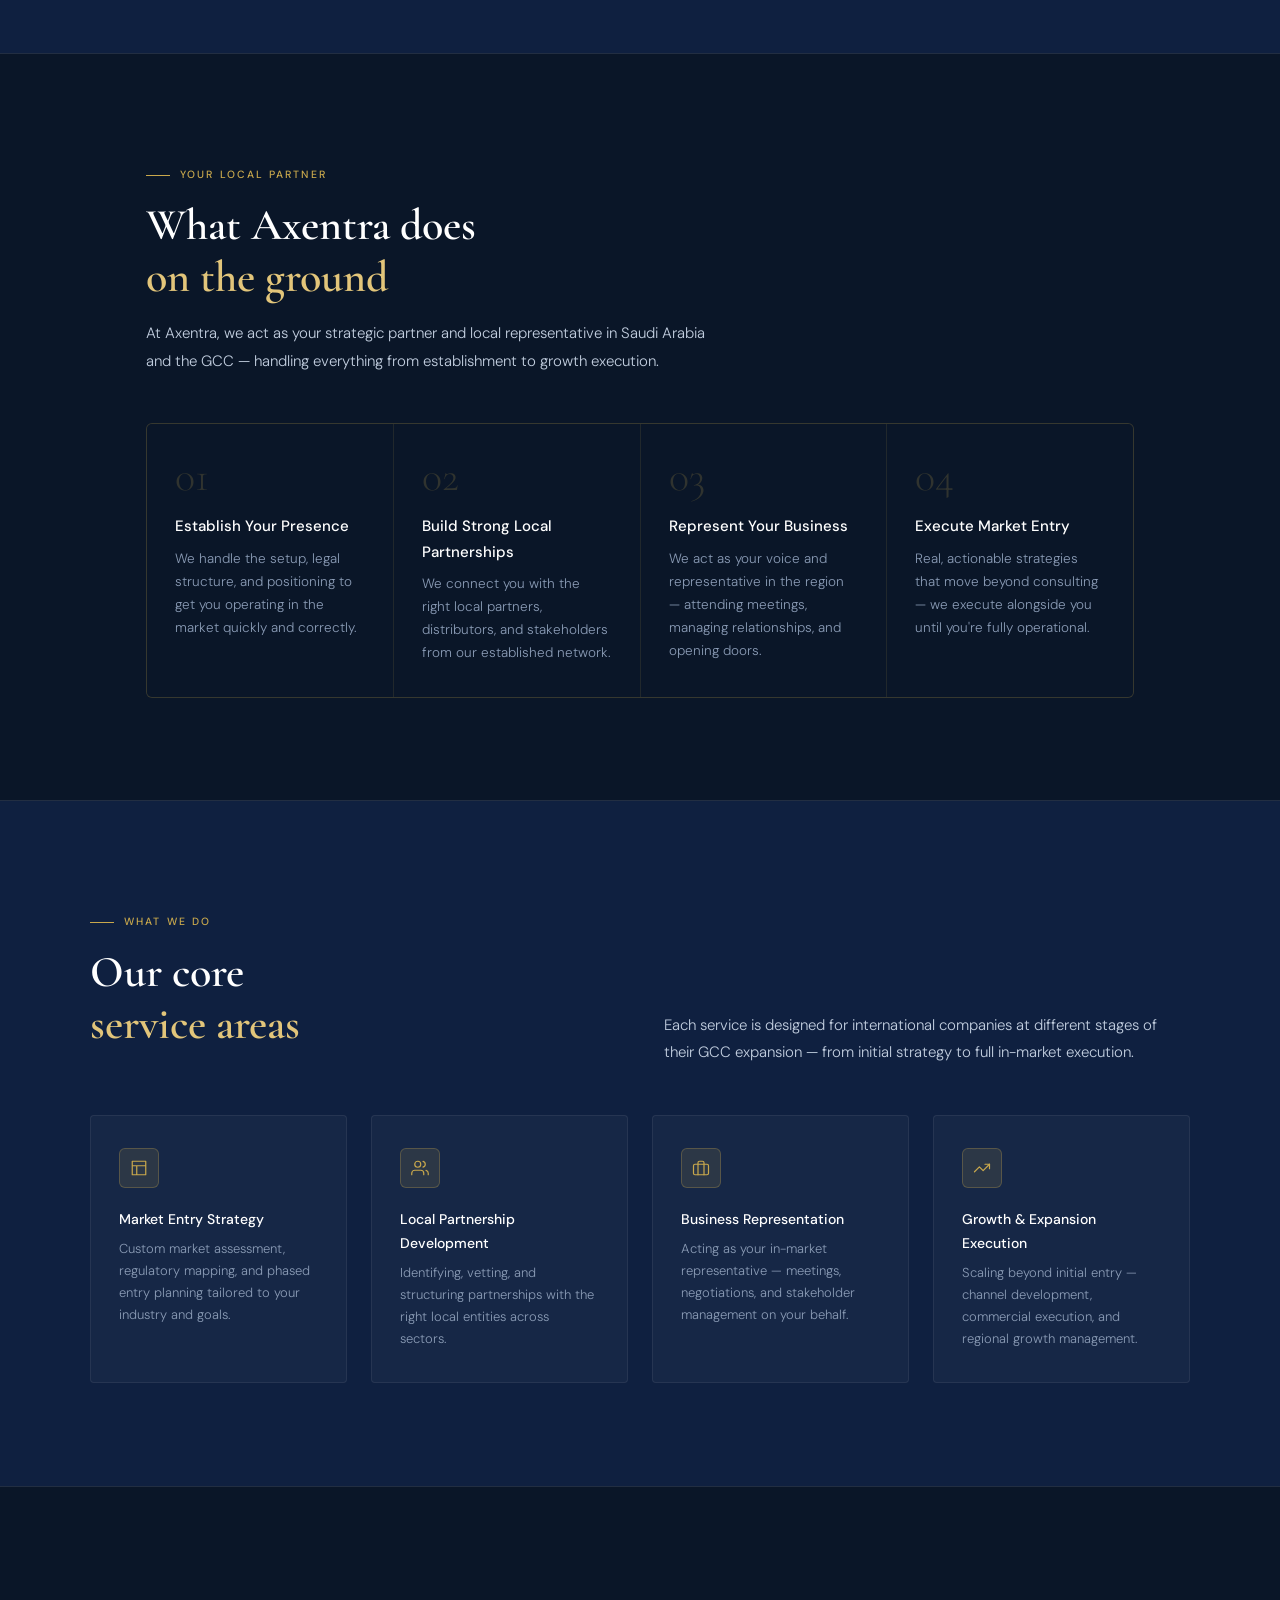
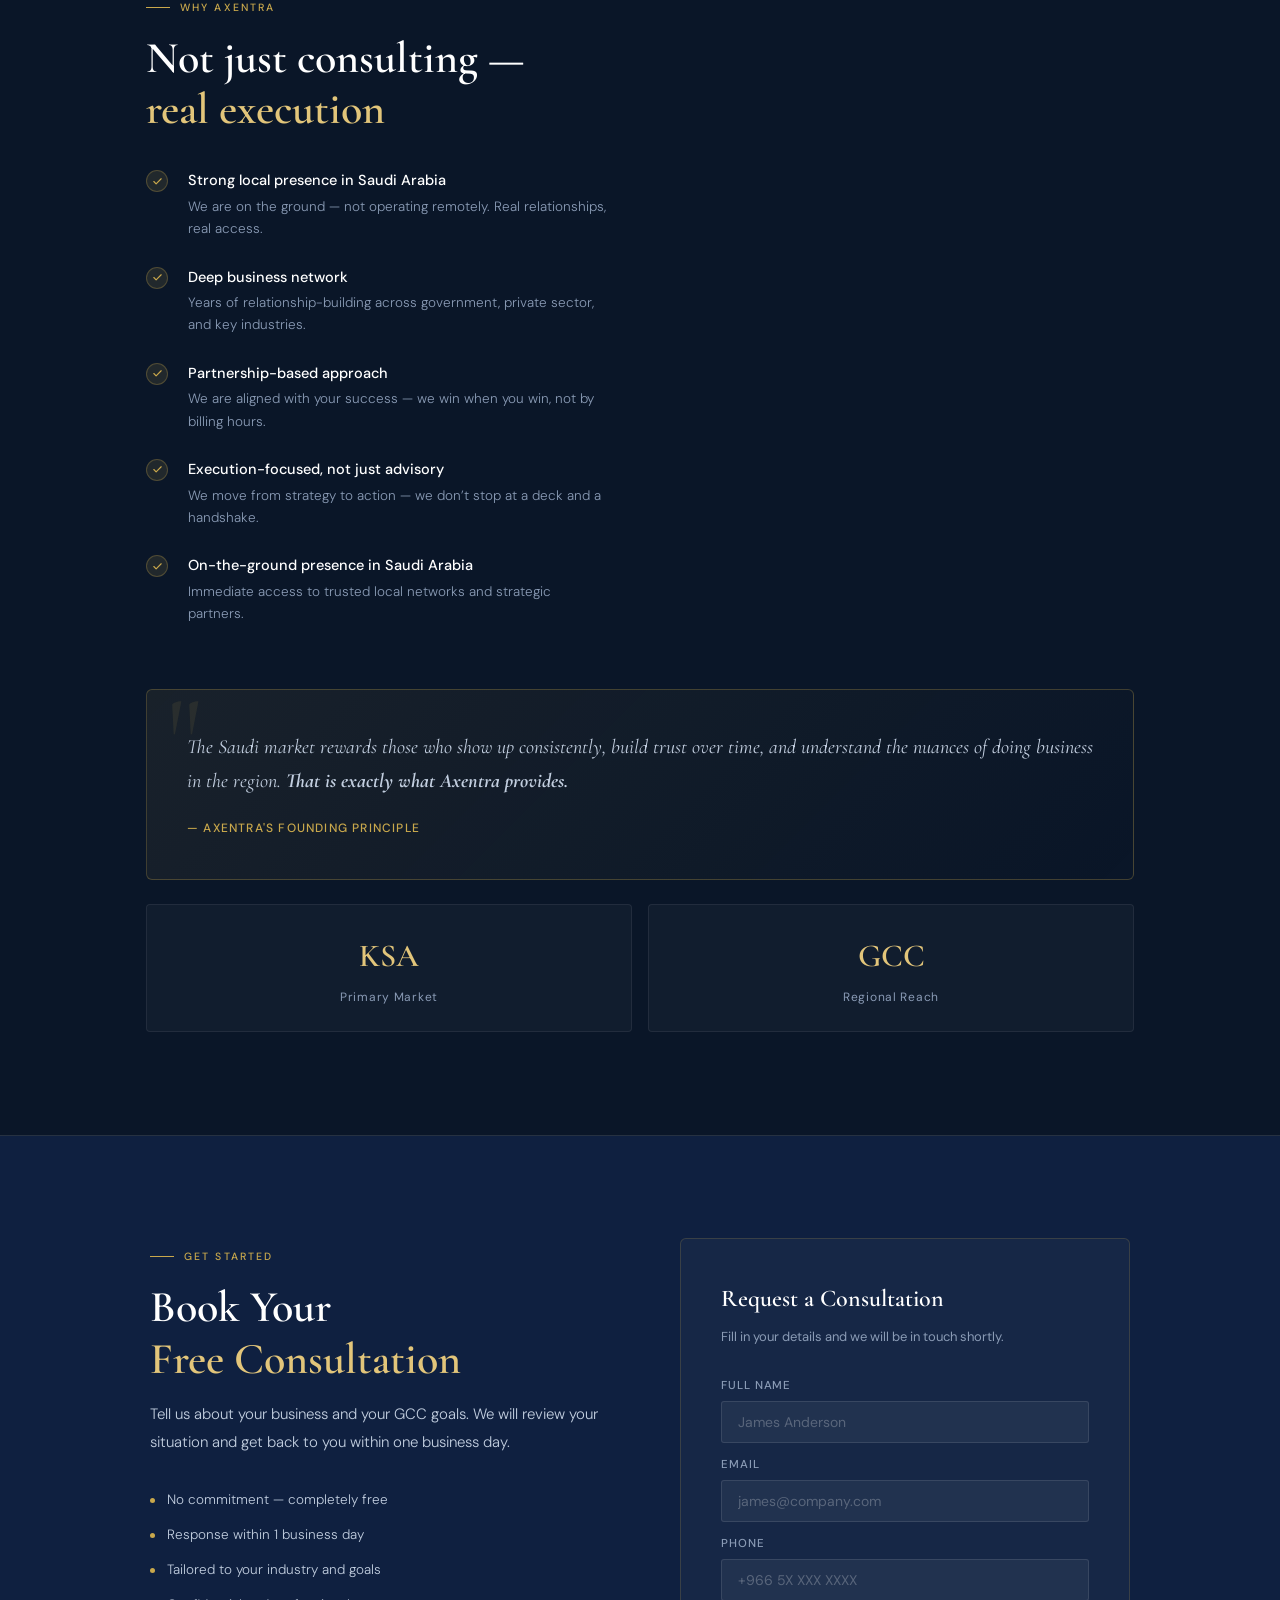
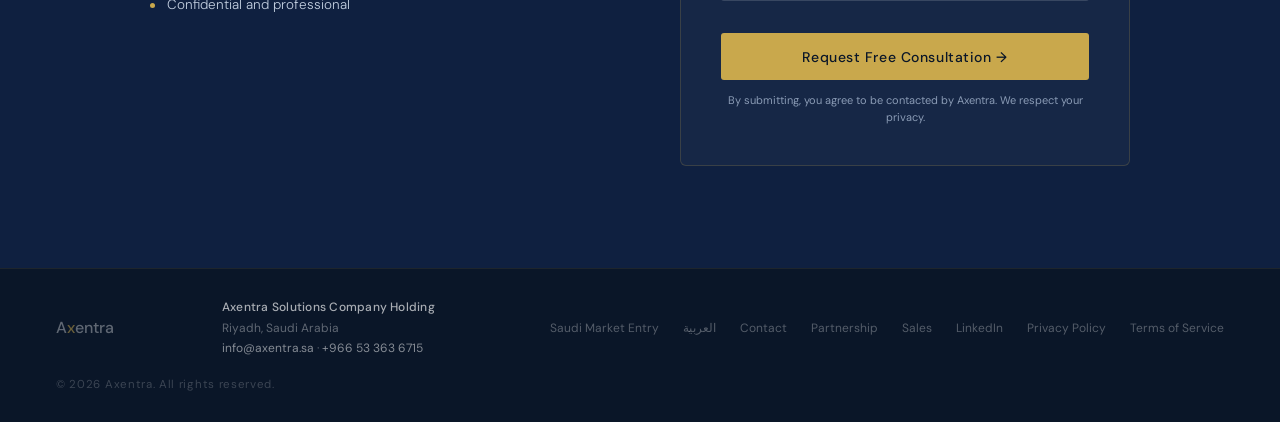
==== commit 77cc3bc4: "Update index.html" ====
--- a/index.html
+++ b/index.html
@@ -253,7 +253,7 @@
             </div>
           <div class="why-item-text">
             <h4>On-the-ground presence in Saudi Arabia</h4>
-            <p>Direct access to local networks and partners.</p>
+            <p>Immediate access to trusted local networks and strategic partners.</p>
           </div>
         </div>
             </div>
